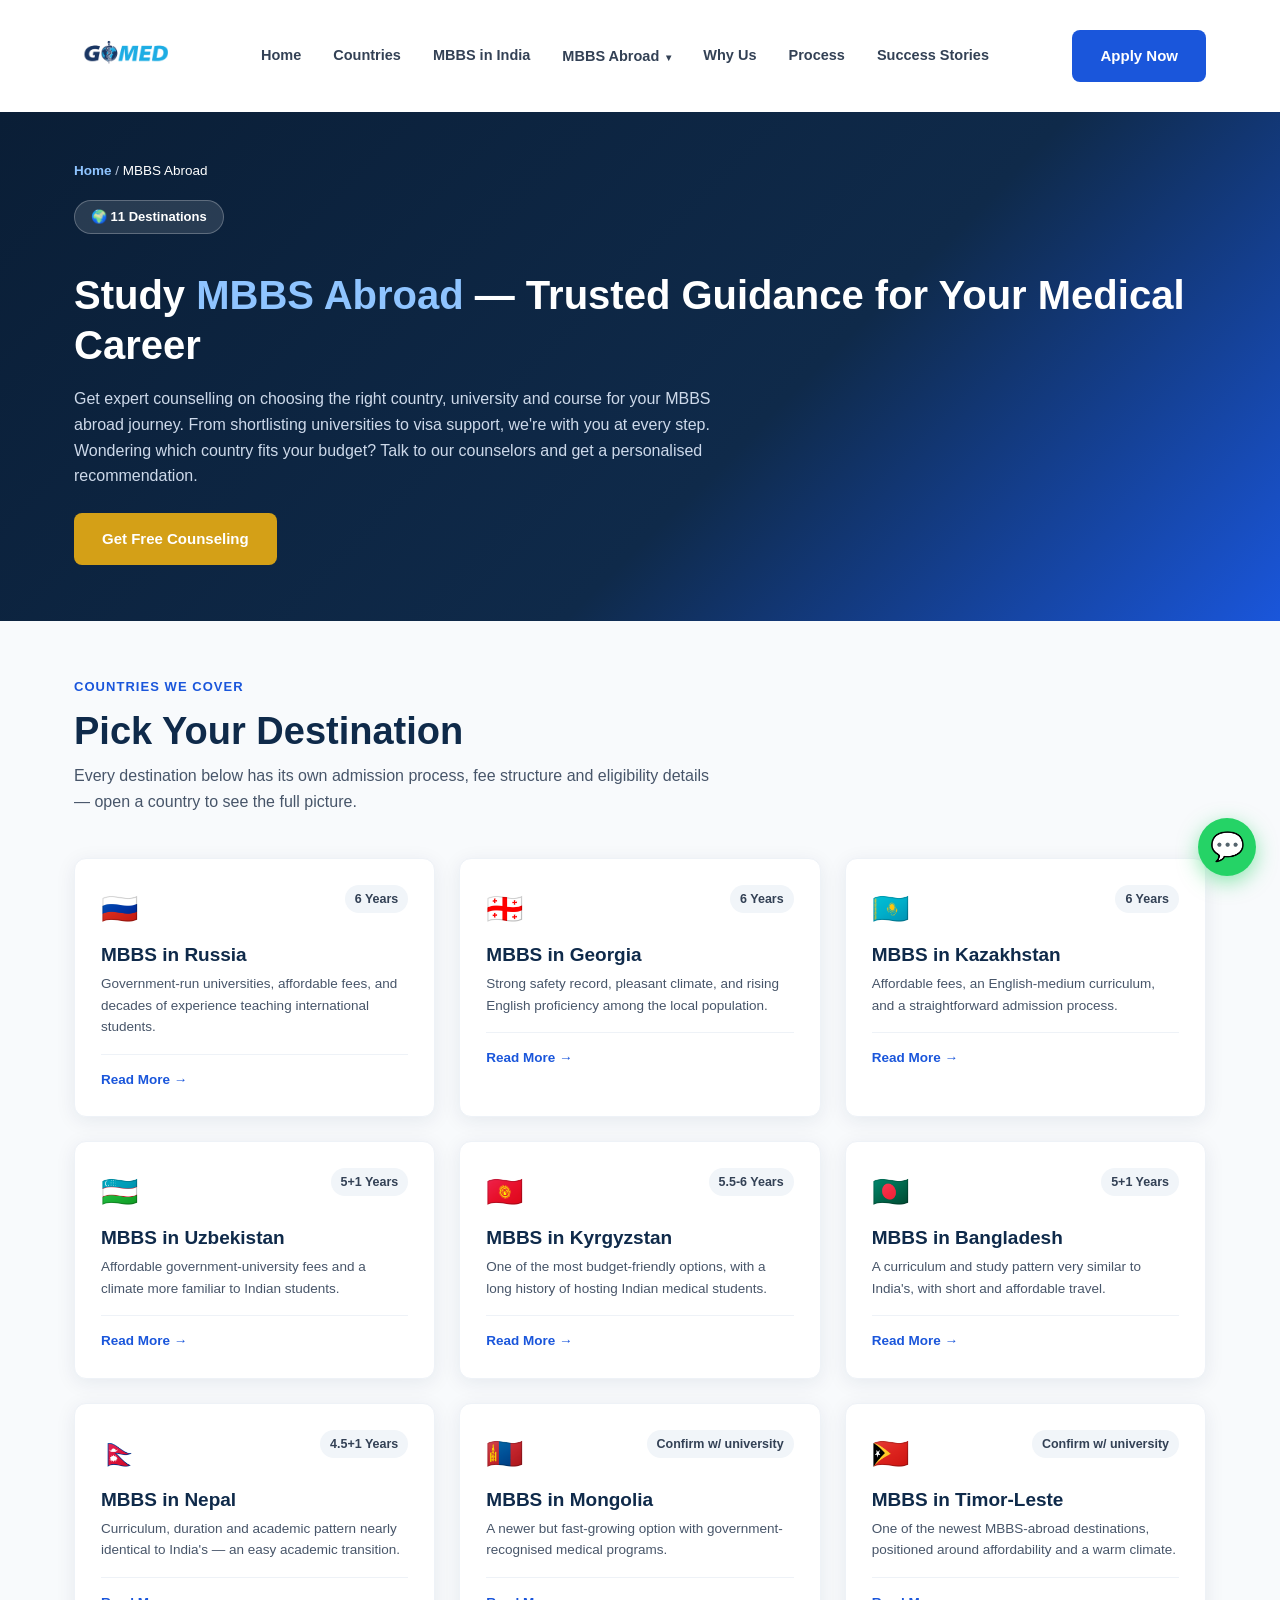
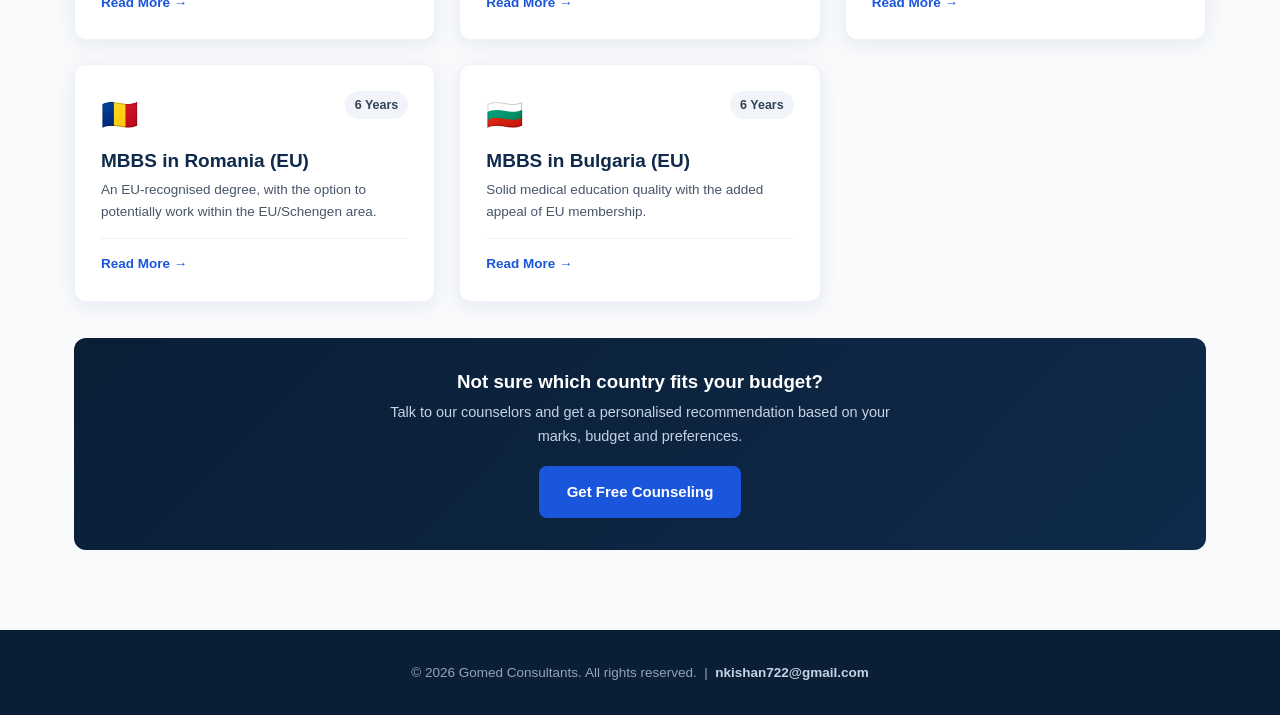
==== mbbs-abroad.html @ 9fb4fd47 "add all country" ====
<!DOCTYPE html>
<html lang="en">
<head>
<meta charset="UTF-8">
<meta name="viewport" content="width=device-width, initial-scale=1.0">
<title>MBBS Abroad | Gomed Consultants</title>
<meta name="description" content="Study MBBS abroad — compare Russia, Georgia, Kazakhstan, Uzbekistan, Kyrgyzstan, Bangladesh, Nepal, Mongolia, Timor-Leste, Romania (EU) and Bulgaria (EU). Duration, eligibility, fees and more.">
<meta name="robots" content="index, follow">
<meta name="theme-color" content="#0f2a4a">
<link rel="canonical" href="https://www.Gomedconsultants.com/mbbs-abroad.html">
<link rel="icon" type="image/svg+xml" href="assets/favicon.svg">
<link rel="apple-touch-icon" href="assets/favicon.svg">
<meta property="og:type" content="website">
<meta property="og:site_name" content="Gomed Consultants">
<meta property="og:title" content="MBBS Abroad | Gomed Consultants">
<meta property="og:description" content="Compare MBBS abroad destinations — duration, eligibility, fees and more.">
<meta property="og:url" content="https://www.Gomedconsultants.com/mbbs-abroad.html">
<meta property="og:image" content="https://www.Gomedconsultants.com/assets/gomed.png">
<meta name="twitter:card" content="summary_large_image">
<meta name="twitter:title" content="MBBS Abroad | Gomed Consultants">
<meta name="twitter:description" content="Compare MBBS abroad destinations — duration, eligibility, fees and more.">
<meta name="twitter:image" content="https://www.Gomedconsultants.com/assets/gomed.png">
<link rel="stylesheet" href="style.css">
</head>
<body>

<header>
  <nav class="nav">
    <a href="index.html#home" class="logo"><img src="assets/gomed.png" alt="Gomed Consultants" class="logo-img"></a>
    <div class="nav-links" id="navLinks">
      <a href="index.html#home">Home</a>
      <a href="index.html#countries">Countries</a>
      <a href="mbbs-in-india.html">MBBS in India</a>
      <div class="nav-item">
        <a href="mbbs-abroad.html">MBBS Abroad <span class="caret">&#9662;</span></a>
        <div class="nav-dropdown">
          <a href="mbbs-in-russia.html">🇷🇺 MBBS in Russia</a>
          <a href="mbbs-in-georgia.html">🇬🇪 MBBS in Georgia</a>
          <a href="mbbs-in-kazakhstan.html">🇰🇿 MBBS in Kazakhstan</a>
          <a href="mbbs-in-uzbekistan.html">🇺🇿 MBBS in Uzbekistan</a>
          <a href="mbbs-in-kyrgyzstan.html">🇰🇬 MBBS in Kyrgyzstan</a>
          <a href="mbbs-in-bangladesh.html">🇧🇩 MBBS in Bangladesh</a>
          <a href="mbbs-in-nepal.html">🇳🇵 MBBS in Nepal</a>
          <a href="mbbs-in-mongolia.html">🇲🇳 MBBS in Mongolia</a>
          <a href="mbbs-in-timor-leste.html">🇹🇱 MBBS in Timor-Leste</a>
          <a href="mbbs-in-romania.html">🇷🇴 MBBS in Romania (EU)</a>
          <a href="mbbs-in-bulgaria.html">🇧🇬 MBBS in Bulgaria (EU)</a>
          <a href="mbbs-abroad.html" class="nav-dropdown-all">View All Countries →</a>
        </div>
      </div>
      <a href="index.html#why-us">Why Us</a>
      <a href="index.html#process">Process</a>
      <a href="index.html#testimonials">Success Stories</a>
    </div>
    <div class="nav-cta">
      <a href="index.html#contact" class="btn btn-primary">Apply Now</a>
      <button class="menu-toggle" id="menuToggle">&#9776;</button>
    </div>
  </nav>
</header>

<section class="info-hero">
  <div class="container">
    <div class="breadcrumb"><a href="index.html#home">Home</a> / <span>MBBS Abroad</span></div>
    <span class="hero-badge">🌍 11 Destinations</span>
    <h1>Study <span>MBBS Abroad</span> — Trusted Guidance for Your Medical Career</h1>
    <p>Get expert counselling on choosing the right country, university and course for your MBBS abroad journey. From shortlisting universities to visa support, we're with you at every step. Wondering which country fits your budget? Talk to our counselors and get a personalised recommendation.</p>
    <a href="index.html#contact" class="btn btn-gold">Get Free Counseling</a>
  </div>
</section>

<section class="info-page">
  <div class="container">
    <span class="eyebrow">Countries We Cover</span>
    <h2 class="section-title" style="margin-bottom:8px;">Pick Your Destination</h2>
    <p class="section-sub">Every destination below has its own admission process, fee structure and eligibility details — open a country to see the full picture.</p>

    <div class="country-grid" style="grid-template-columns:repeat(3,1fr);">

      <div class="country-card">
        <div class="country-top"><span class="flag">🇷🇺</span><span class="duration">6 Years</span></div>
        <h3>MBBS in Russia</h3>
        <p style="font-size:13.5px;color:var(--gray-600);margin-bottom:16px;">Government-run universities, affordable fees, and decades of experience teaching international students.</p>
        <div class="country-foot"><a href="mbbs-in-russia.html" class="apply">Read More →</a></div>
      </div>

      <div class="country-card">
        <div class="country-top"><span class="flag">🇬🇪</span><span class="duration">6 Years</span></div>
        <h3>MBBS in Georgia</h3>
        <p style="font-size:13.5px;color:var(--gray-600);margin-bottom:16px;">Strong safety record, pleasant climate, and rising English proficiency among the local population.</p>
        <div class="country-foot"><a href="mbbs-in-georgia.html" class="apply">Read More →</a></div>
      </div>

      <div class="country-card">
        <div class="country-top"><span class="flag">🇰🇿</span><span class="duration">6 Years</span></div>
        <h3>MBBS in Kazakhstan</h3>
        <p style="font-size:13.5px;color:var(--gray-600);margin-bottom:16px;">Affordable fees, an English-medium curriculum, and a straightforward admission process.</p>
        <div class="country-foot"><a href="mbbs-in-kazakhstan.html" class="apply">Read More →</a></div>
      </div>

      <div class="country-card">
        <div class="country-top"><span class="flag">🇺🇿</span><span class="duration">5+1 Years</span></div>
        <h3>MBBS in Uzbekistan</h3>
        <p style="font-size:13.5px;color:var(--gray-600);margin-bottom:16px;">Affordable government-university fees and a climate more familiar to Indian students.</p>
        <div class="country-foot"><a href="mbbs-in-uzbekistan.html" class="apply">Read More →</a></div>
      </div>

      <div class="country-card">
        <div class="country-top"><span class="flag">🇰🇬</span><span class="duration">5.5-6 Years</span></div>
        <h3>MBBS in Kyrgyzstan</h3>
        <p style="font-size:13.5px;color:var(--gray-600);margin-bottom:16px;">One of the most budget-friendly options, with a long history of hosting Indian medical students.</p>
        <div class="country-foot"><a href="mbbs-in-kyrgyzstan.html" class="apply">Read More →</a></div>
      </div>

      <div class="country-card">
        <div class="country-top"><span class="flag">🇧🇩</span><span class="duration">5+1 Years</span></div>
        <h3>MBBS in Bangladesh</h3>
        <p style="font-size:13.5px;color:var(--gray-600);margin-bottom:16px;">A curriculum and study pattern very similar to India's, with short and affordable travel.</p>
        <div class="country-foot"><a href="mbbs-in-bangladesh.html" class="apply">Read More →</a></div>
      </div>

      <div class="country-card">
        <div class="country-top"><span class="flag">🇳🇵</span><span class="duration">4.5+1 Years</span></div>
        <h3>MBBS in Nepal</h3>
        <p style="font-size:13.5px;color:var(--gray-600);margin-bottom:16px;">Curriculum, duration and academic pattern nearly identical to India's — an easy academic transition.</p>
        <div class="country-foot"><a href="mbbs-in-nepal.html" class="apply">Read More →</a></div>
      </div>

      <div class="country-card">
        <div class="country-top"><span class="flag">🇲🇳</span><span class="duration">Confirm w/ university</span></div>
        <h3>MBBS in Mongolia</h3>
        <p style="font-size:13.5px;color:var(--gray-600);margin-bottom:16px;">A newer but fast-growing option with government-recognised medical programs.</p>
        <div class="country-foot"><a href="mbbs-in-mongolia.html" class="apply">Read More →</a></div>
      </div>

      <div class="country-card">
        <div class="country-top"><span class="flag">🇹🇱</span><span class="duration">Confirm w/ university</span></div>
        <h3>MBBS in Timor-Leste</h3>
        <p style="font-size:13.5px;color:var(--gray-600);margin-bottom:16px;">One of the newest MBBS-abroad destinations, positioned around affordability and a warm climate.</p>
        <div class="country-foot"><a href="mbbs-in-timor-leste.html" class="apply">Read More →</a></div>
      </div>

      <div class="country-card">
        <div class="country-top"><span class="flag">🇷🇴</span><span class="duration">6 Years</span></div>
        <h3>MBBS in Romania (EU)</h3>
        <p style="font-size:13.5px;color:var(--gray-600);margin-bottom:16px;">An EU-recognised degree, with the option to potentially work within the EU/Schengen area.</p>
        <div class="country-foot"><a href="mbbs-in-romania.html" class="apply">Read More →</a></div>
      </div>

      <div class="country-card">
        <div class="country-top"><span class="flag">🇧🇬</span><span class="duration">6 Years</span></div>
        <h3>MBBS in Bulgaria (EU)</h3>
        <p style="font-size:13.5px;color:var(--gray-600);margin-bottom:16px;">Solid medical education quality with the added appeal of EU membership.</p>
        <div class="country-foot"><a href="mbbs-in-bulgaria.html" class="apply">Read More →</a></div>
      </div>

    </div>

    <div class="info-cta" style="margin-top:36px;">
      <h3>Not sure which country fits your budget?</h3>
      <p>Talk to our counselors and get a personalised recommendation based on your marks, budget and preferences.</p>
      <a href="index.html#contact" class="btn btn-primary">Get Free Counseling</a>
    </div>
  </div>
</section>

<footer>
  <div class="container">
    &copy; 2026 Gomed Consultants. All rights reserved. &nbsp;|&nbsp; <a href="mailto:nkishan722@gmail.com">nkishan722@gmail.com</a>
  </div>
</footer>

<a class="wa-float" href="https://wa.me/919892012079" target="_blank" rel="noopener" aria-label="Chat on WhatsApp">💬</a>

<script src="script.js"></script>

</body>
</html>
---- style.css ----
:root{
  --navy:#0f2a4a;
  --navy-dark:#0a1e36;
  --blue:#1a56db;
  --blue-light:#3b82f6;
  --gold:#d4a017;
  --gray-50:#f8fafc;
  --gray-100:#f1f5f9;
  --gray-600:#475569;
  --gray-700:#334155;
  --white:#ffffff;
  --green:#16a34a;
  --radius:12px;
  --shadow:0 4px 20px rgba(15,42,74,0.08);
  --shadow-lg:0 10px 40px rgba(15,42,74,0.15);
}
*{box-sizing:border-box;margin:0;padding:0;}
html{scroll-behavior:smooth;}
body{font-family:'Segoe UI',Roboto,Helvetica,Arial,sans-serif;color:var(--gray-700);line-height:1.6;background:var(--white);}
img{max-width:100%;display:block;}
a{text-decoration:none;color:inherit;}
ul{list-style:none;}
.container{max-width:1180px;margin:0 auto;padding:0 24px;}
section{padding:80px 0;}
h1,h2,h3,h4{color:var(--navy);line-height:1.25;}
.eyebrow{color:var(--blue);font-weight:700;letter-spacing:.08em;text-transform:uppercase;font-size:13px;margin-bottom:10px;display:block;}
.section-title{font-size:clamp(26px,4vw,38px);margin-bottom:12px;}
.section-sub{color:var(--gray-600);font-size:16px;max-width:640px;margin-bottom:44px;}
.center{text-align:center;margin-left:auto;margin-right:auto;}
.btn{display:inline-flex;align-items:center;justify-content:center;gap:8px;padding:14px 28px;border-radius:8px;font-weight:600;font-size:15px;cursor:pointer;border:none;transition:.2s ease;}
.btn-primary{background:var(--blue);color:#fff;}
.btn-primary:hover{background:var(--navy);transform:translateY(-1px);}
.btn-primary:disabled{opacity:.65;cursor:not-allowed;transform:none;}
.btn-gold{background:var(--gold);color:#fff;}
.btn-gold:hover{background:#b8860f;transform:translateY(-1px);}
.btn-outline{background:transparent;border:2px solid var(--blue);color:var(--blue);}
.btn-outline:hover{background:var(--blue);color:#fff;}
.btn-block{width:100%;}

/* NAV */
header{position:sticky;top:0;z-index:1000;background:rgba(255,255,255,.97);backdrop-filter:blur(8px);box-shadow:0 1px 0 rgba(15,42,74,.08);}
.nav{display:flex;align-items:center;justify-content:space-between;padding:16px 24px;max-width:1180px;margin:0 auto;}
.logo{display:flex;align-items:center;gap:10px;font-weight:800;font-size:20px;color:var(--navy);}
.logo-img{height:80px;width:auto;display:block;}
.nav-links{display:flex;gap:32px;align-items:center;}
.nav-links a{font-weight:600;font-size:14.5px;color:var(--gray-700);}
.nav-links a:hover{color:var(--blue);}
.nav-cta{display:flex;align-items:center;gap:16px;}
.menu-toggle{display:none;background:none;border:none;font-size:26px;color:var(--navy);cursor:pointer;}

.nav-item{position:relative;}
.nav-item .caret{font-size:10px;margin-left:3px;}
.nav-dropdown{display:none;flex-direction:column;position:absolute;top:calc(100% + 14px);left:0;background:#fff;border:1px solid #eef2f7;border-radius:10px;box-shadow:var(--shadow-lg);min-width:230px;padding:8px;z-index:1001;}
.nav-item:hover .nav-dropdown{display:flex;}
.nav-dropdown a{padding:9px 12px;border-radius:6px;font-size:13.5px;font-weight:600;color:var(--gray-700);}
.nav-dropdown a:hover{background:var(--gray-50);color:var(--blue);}
.nav-dropdown .nav-dropdown-all{border-top:1px solid #eef2f7;margin-top:6px;padding-top:12px;color:var(--blue);}

/* HERO */
.hero{background:linear-gradient(135deg,var(--navy-dark),var(--navy) 60%,var(--blue));position:relative;overflow:hidden;color:#fff;padding:70px 0 60px;}
.hero::after{content:"";position:absolute;inset:0;background:radial-gradient(circle at 80% 20%, rgba(59,130,246,.25), transparent 55%);}
.hero-grid{display:grid;grid-template-columns:1.15fr .85fr;gap:48px;align-items:center;position:relative;z-index:1;}
.hero-badge{display:inline-block;background:rgba(255,255,255,.12);border:1px solid rgba(255,255,255,.25);padding:6px 16px;border-radius:999px;font-size:13px;font-weight:600;margin-bottom:20px;}
.hero h1{font-size:clamp(30px,4.4vw,46px);color:#fff;margin-bottom:18px;}
.hero h1 span{color:#8fc4ff;}
.hero p{font-size:17px;color:#cdd9ea;max-width:520px;margin-bottom:28px;}
.hero-cta{display:flex;gap:16px;flex-wrap:wrap;}
.hero-form{background:#fff;color:var(--gray-700);border-radius:var(--radius);padding:28px;box-shadow:var(--shadow-lg);}
.hero-form h3{margin-bottom:4px;font-size:20px;}
.hero-form .sub{color:var(--gray-600);font-size:13.5px;margin-bottom:18px;}
.field{margin-bottom:14px;}
.field label{display:block;font-size:13px;font-weight:600;margin-bottom:6px;color:var(--gray-700);}
.field input,.field select,.field textarea{width:100%;padding:12px 14px;border:1.5px solid #e2e8f0;border-radius:8px;font-size:14.5px;font-family:inherit;color:var(--gray-700);}
.field input:focus,.field select:focus,.field textarea:focus{outline:none;border-color:var(--blue);}
.form-success{display:none;background:#ecfdf5;color:#166534;border:1px solid #bbf7d0;padding:12px 14px;border-radius:8px;font-size:14px;margin-top:12px;}
.form-success.show{display:block;}
.form-error{display:none;background:#fef2f2;color:#991b1b;border:1px solid #fecaca;padding:12px 14px;border-radius:8px;font-size:14px;margin-top:12px;}
.form-error.show{display:block;}

/* TRUST STRIP */
.trust{background:var(--navy-dark);color:#fff;padding:36px 0;}
.trust-grid{display:grid;grid-template-columns:repeat(4,1fr);text-align:center;gap:20px;}
.trust-grid .num{font-size:clamp(24px,3vw,34px);font-weight:800;color:#8fc4ff;}
.trust-grid .label{font-size:13.5px;color:#b9c6da;margin-top:4px;}

/* COUNTRY CARDS */
.countries{background:var(--gray-50);}
.country-grid{display:grid;grid-template-columns:repeat(3,1fr);gap:24px;}
.country-card{background:#fff;border-radius:var(--radius);padding:26px;box-shadow:var(--shadow);border:1px solid #eef2f7;transition:.2s ease;}
.country-card:hover{transform:translateY(-4px);box-shadow:var(--shadow-lg);}
.country-top{display:flex;justify-content:space-between;align-items:flex-start;margin-bottom:10px;}
.flag{font-size:30px;}
.duration{background:var(--gray-100);color:var(--gray-700);font-size:12.5px;font-weight:700;padding:4px 10px;border-radius:999px;}
.country-card h3{font-size:19px;margin-bottom:6px;}
.fee{color:var(--blue);font-weight:700;font-size:15px;margin-bottom:14px;}
.tags{display:flex;flex-wrap:wrap;gap:6px;margin-bottom:16px;}
.tag{background:#eef4ff;color:var(--blue);font-size:12px;font-weight:600;padding:4px 10px;border-radius:6px;}
.country-foot{display:flex;justify-content:space-between;align-items:center;border-top:1px solid #eef2f7;padding-top:14px;font-size:13.5px;}
.country-foot .unis{color:var(--gray-600);font-weight:600;}
.country-foot .apply{color:var(--blue);font-weight:700;}

/* WHY US */
.why-grid{display:grid;grid-template-columns:repeat(2,1fr);gap:20px;margin-bottom:48px;}
.why-card{display:flex;gap:16px;background:#fff;border:1px solid #eef2f7;border-radius:var(--radius);padding:24px;box-shadow:var(--shadow);}
.why-icon{width:48px;height:48px;flex:none;border-radius:10px;background:linear-gradient(135deg,var(--blue),var(--navy));color:#fff;display:flex;align-items:center;justify-content:center;font-size:22px;}
.why-card h4{font-size:16.5px;margin-bottom:6px;}
.why-card p{font-size:14px;color:var(--gray-600);}
.stat-strip{display:grid;grid-template-columns:repeat(4,1fr);gap:20px;background:var(--navy);border-radius:var(--radius);padding:32px;color:#fff;}
.stat-strip .stat{text-align:center;}
.stat-strip .stat .n{font-size:clamp(20px,2.6vw,28px);font-weight:800;color:var(--gold);}
.stat-strip .stat .l{font-size:13px;color:#c7d2e3;margin-top:4px;}

/* TEAM */
.team{background:linear-gradient(135deg,var(--navy-dark),var(--navy));color:#fff;}
.team-grid{display:grid;grid-template-columns:repeat(3,1fr);gap:24px;max-width:1080px;margin:0 auto;}
.team-card{background:rgba(255,255,255,.08);border:1px solid rgba(255,255,255,.15);border-radius:var(--radius);padding:28px;text-align:center;}
.team-avatar{width:88px;height:88px;border-radius:50%;background:linear-gradient(135deg,var(--blue),var(--gold));color:#fff;display:flex;align-items:center;justify-content:center;font-weight:800;font-size:28px;margin:0 auto 16px;overflow:hidden;}
.team-avatar img{width:100%;height:100%;object-fit:cover;}
.team-card h3{color:#fff;font-size:19px;margin-bottom:4px;}
.team-role{color:var(--gold);font-weight:700;font-size:13px;text-transform:uppercase;letter-spacing:.05em;margin-bottom:12px;}
.team-card p{color:#c7d2e3;font-size:14px;text-align:left;}

/* PROCESS */
.process{background:var(--gray-50);}
.steps{display:grid;grid-template-columns:repeat(5,1fr);gap:20px;position:relative;}
.step{background:#fff;border-radius:var(--radius);padding:24px 18px;text-align:center;box-shadow:var(--shadow);border:1px solid #eef2f7;position:relative;}
.step-num{width:38px;height:38px;border-radius:50%;background:var(--blue);color:#fff;font-weight:800;display:flex;align-items:center;justify-content:center;margin:0 auto 14px;font-size:16px;}
.step h4{font-size:15px;margin-bottom:6px;}
.step p{font-size:13px;color:var(--gray-600);}

/* TESTIMONIALS */
.testi-grid{display:grid;grid-template-columns:repeat(3,1fr);gap:24px;}
.testi-card{background:#fff;border:1px solid #eef2f7;border-radius:var(--radius);padding:26px;box-shadow:var(--shadow);}
.stars{color:var(--gold);font-size:15px;margin-bottom:12px;letter-spacing:2px;}
.testi-card p{font-size:14.5px;color:var(--gray-700);margin-bottom:18px;font-style:italic;}
.testi-person{display:flex;align-items:center;gap:12px;}
.avatar{width:42px;height:42px;border-radius:50%;background:linear-gradient(135deg,var(--blue),var(--navy));color:#fff;display:flex;align-items:center;justify-content:center;font-weight:700;font-size:14px;}
.testi-person .name{font-weight:700;font-size:14px;color:var(--navy);}
.testi-person .meta{font-size:12.5px;color:var(--gray-600);}

/* ACHIEVERS */
.achiever-grid{display:grid;grid-template-columns:repeat(4,1fr);gap:20px;margin-bottom:44px;}
.achiever-card{background:#fff;border:1px solid #eef2f7;border-radius:var(--radius);overflow:hidden;box-shadow:var(--shadow);text-align:center;transition:.2s ease;}
.achiever-card:hover{transform:translateY(-4px);box-shadow:var(--shadow-lg);}
.achiever-photo{width:100%;aspect-ratio:3/4;object-fit:cover;object-position:top center;display:block;background:var(--gray-100);}
.achiever-photo.placeholder{display:flex;align-items:center;justify-content:center;background:linear-gradient(135deg,var(--blue),var(--navy));color:#fff;font-weight:800;font-size:30px;}
.achiever-body{padding:16px 14px 20px;}
.achiever-body h4{font-size:15px;margin-bottom:8px;}
.achiever-score{display:inline-block;background:rgba(212,160,23,.12);color:#92650e;font-weight:800;font-size:12.5px;padding:4px 12px;border-radius:999px;margin-bottom:10px;}
.achiever-body p{font-size:13px;color:var(--gray-600);}
.achiever-cta{background:var(--gray-50);border:1px solid #eef2f7;border-radius:var(--radius);padding:32px;text-align:center;}
.achiever-cta h3{margin-bottom:8px;}
.achiever-cta p{color:var(--gray-600);font-size:14.5px;margin-bottom:18px;max-width:560px;margin-left:auto;margin-right:auto;}

/* MEDIA */
.media{background:var(--gray-50);}
.media-row{display:flex;justify-content:center;gap:48px;flex-wrap:wrap;align-items:center;}
.media-item{font-weight:700;color:var(--gray-600);font-size:17px;letter-spacing:.3px;opacity:.75;}

/* CONTACT */
.contact{background:linear-gradient(135deg,var(--navy-dark),var(--navy));color:#fff;}
.contact-grid{display:grid;grid-template-columns:1fr 1fr;gap:48px;align-items:start;}
.contact h2{color:#fff;}
.contact .section-sub{color:#c7d2e3;}
.contact-info{margin-top:24px;display:flex;flex-direction:column;gap:20px;}
.contact-info .item{display:flex;gap:14px;align-items:flex-start;}
.contact-info .ic{width:42px;height:42px;flex:none;border-radius:10px;background:rgba(255,255,255,.12);display:flex;align-items:center;justify-content:center;font-size:18px;}
.contact-info .t{font-weight:700;font-size:14.5px;}
.contact-info .d{font-size:14px;color:#c7d2e3;}
.contact-form{background:#fff;border-radius:var(--radius);padding:28px;color:var(--gray-700);box-shadow:var(--shadow-lg);}
.contact-form .row2{display:grid;grid-template-columns:1fr 1fr;gap:14px;}

/* FOOTER */
footer{background:var(--navy-dark);color:#94a3b8;padding:32px 0;text-align:center;font-size:13.5px;}
footer a{color:#c7d2e3;font-weight:600;}

/* WHATSAPP FLOAT */
.wa-float{position:fixed;bottom:24px;right:24px;width:58px;height:58px;border-radius:50%;background:#25D366;display:flex;align-items:center;justify-content:center;box-shadow:0 6px 20px rgba(37,211,102,.5);z-index:999;font-size:28px;color:#fff;transition:.2s ease;}
.wa-float:hover{transform:scale(1.08);}

@media(max-width:980px){
  .hero-grid{grid-template-columns:1fr;}
  .why-grid,.country-grid,.testi-grid,.team-grid{grid-template-columns:1fr 1fr;}
  .achiever-grid{grid-template-columns:repeat(3,1fr);}
  .steps{grid-template-columns:repeat(3,1fr);}
  .stat-strip{grid-template-columns:1fr 1fr;}
  .contact-grid{grid-template-columns:1fr;}
  .trust-grid{grid-template-columns:1fr 1fr;}
}
@media(max-width:700px){
  .nav-links{display:none;}
  .menu-toggle{display:block;}
  .why-grid,.country-grid,.testi-grid,.steps,.team-grid{grid-template-columns:1fr;}
  .achiever-grid{grid-template-columns:1fr 1fr;}
  section{padding:56px 0;}
  .contact-form .row2{grid-template-columns:1fr;}
  .media-row{gap:24px;}
  .nav-dropdown{display:flex;position:static;box-shadow:none;border:none;background:transparent;padding:4px 0 4px 14px;min-width:0;}
}

/* INFO PAGE (e.g. MBBS in India) */
.info-hero{background:linear-gradient(135deg,var(--navy-dark),var(--navy) 60%,var(--blue));color:#fff;padding:48px 0 56px;}
.breadcrumb{font-size:13.5px;color:#b9c6da;margin-bottom:18px;}
.breadcrumb a{color:#8fc4ff;font-weight:600;}
.breadcrumb span{color:#fff;}
.info-hero h1{color:#fff;font-size:clamp(28px,4vw,40px);margin:16px 0;}
.info-hero h1 span{color:#8fc4ff;}
.info-hero p{color:#cdd9ea;max-width:640px;margin-bottom:24px;font-size:16px;}

.info-page{background:var(--gray-50);padding-top:56px;}
.info-block{background:#fff;border:1px solid #eef2f7;border-radius:var(--radius);box-shadow:var(--shadow);padding:28px 32px;margin-bottom:28px;}
.info-heading{font-size:21px;margin-bottom:14px;}
.info-sub{color:var(--gray-600);font-size:14.5px;margin-bottom:16px;}
.info-list{padding-left:0;}
.info-list li{position:relative;padding-left:22px;margin-bottom:10px;font-size:14.5px;color:var(--gray-700);}
.info-list li::before{content:"•";position:absolute;left:4px;color:var(--blue);font-weight:800;}
.info-list.two-col{display:grid;grid-template-columns:1fr 1fr;gap:2px 24px;}
.info-note{background:#fffbeb;border:1px solid #fde68a;color:#92400e;font-size:13.5px;padding:12px 14px;border-radius:8px;margin-top:12px;}
.table-wrap{overflow-x:auto;}
.info-table{width:100%;border-collapse:collapse;font-size:14px;min-width:480px;}
.info-table th,.info-table td{text-align:left;padding:10px 14px;border-bottom:1px solid #eef2f7;}
.info-table th{background:var(--gray-100);color:var(--navy);font-weight:700;}
.info-cta{background:linear-gradient(135deg,var(--navy-dark),var(--navy));color:#fff;border-radius:var(--radius);padding:32px;text-align:center;}
.info-cta h3{color:#fff;margin-bottom:8px;}
.info-cta p{color:#c7d2e3;font-size:14.5px;margin-bottom:18px;max-width:520px;margin-left:auto;margin-right:auto;}
.info-table.kv{min-width:0;}
.info-table.kv td:first-child{font-weight:700;color:var(--navy);width:200px;}
.faq-item{border-bottom:1px solid #eef2f7;padding:14px 0;}
.faq-item:last-child{border-bottom:none;}
.faq-q{font-weight:700;color:var(--navy);font-size:14.5px;margin-bottom:6px;}
.faq-a{font-size:14px;color:var(--gray-600);}

@media(max-width:700px){
  .info-block{padding:22px 20px;}
  .info-list.two-col{grid-template-columns:1fr;}
}
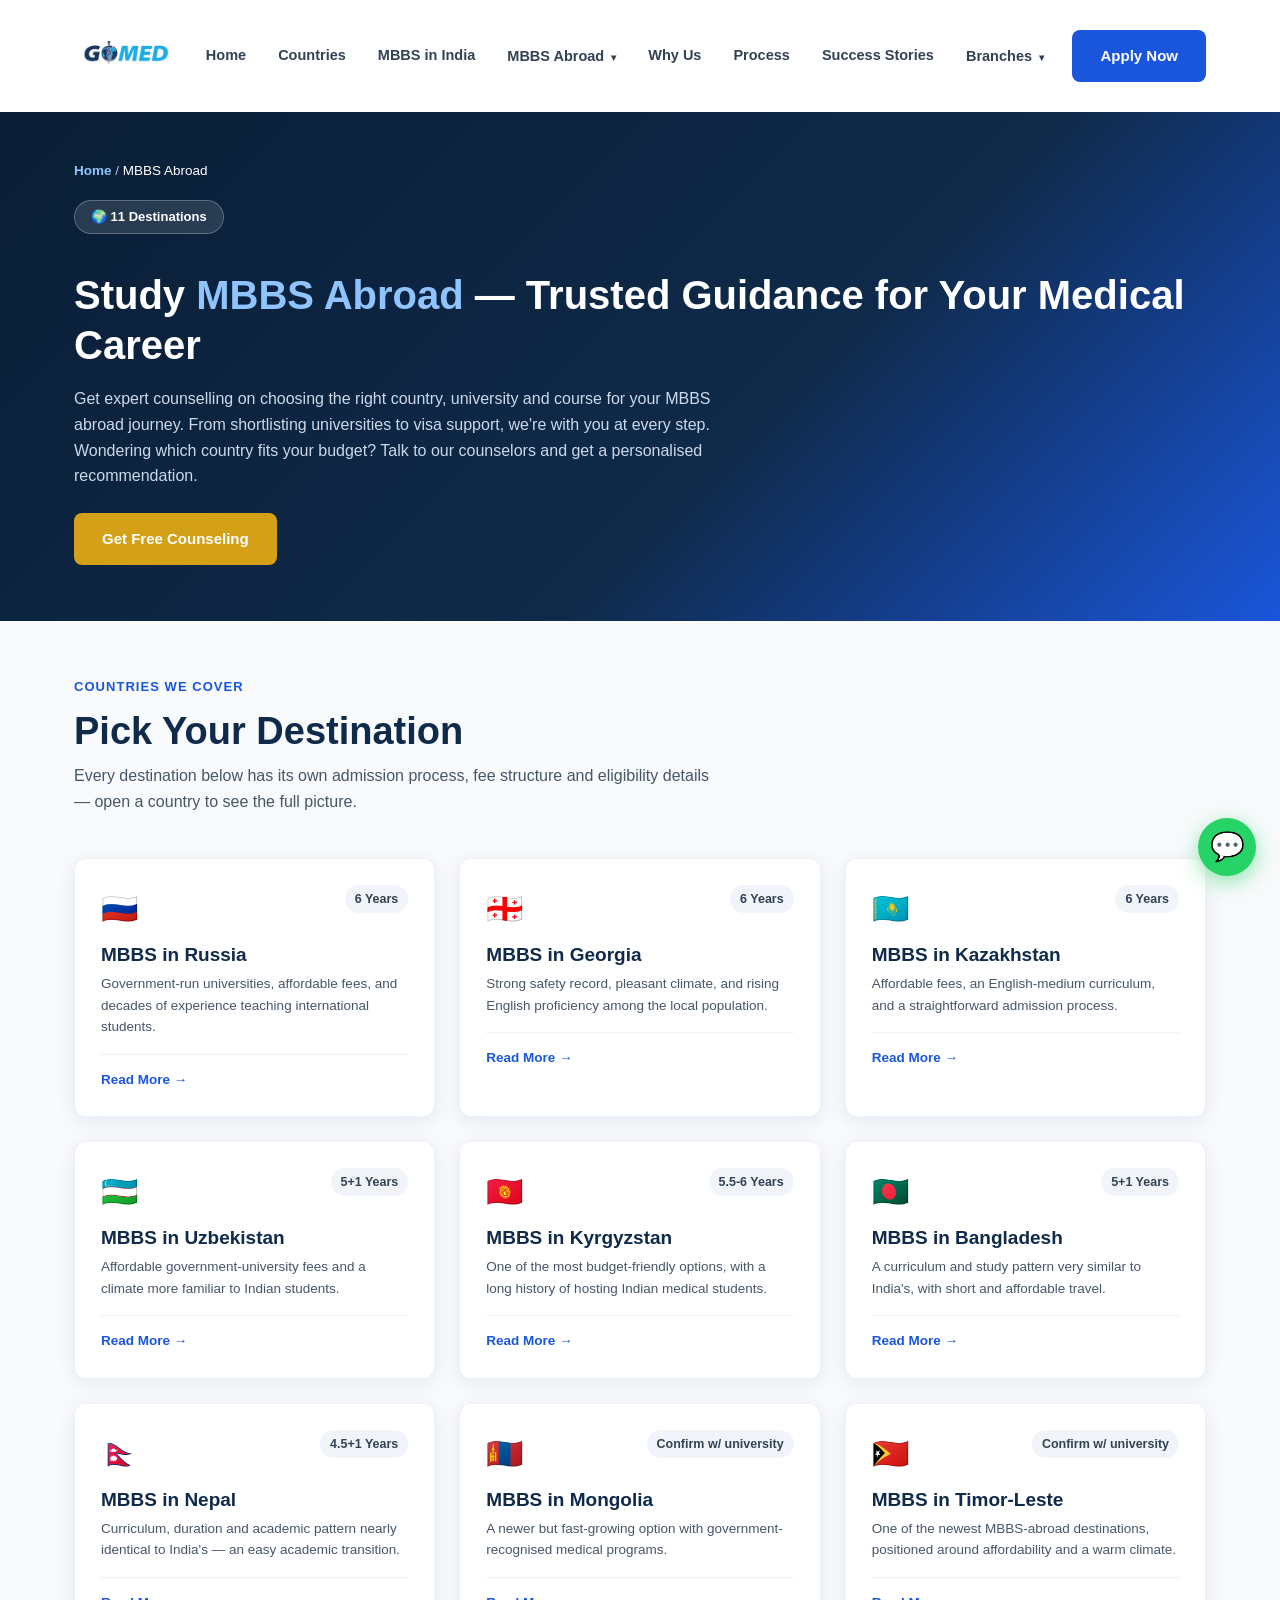
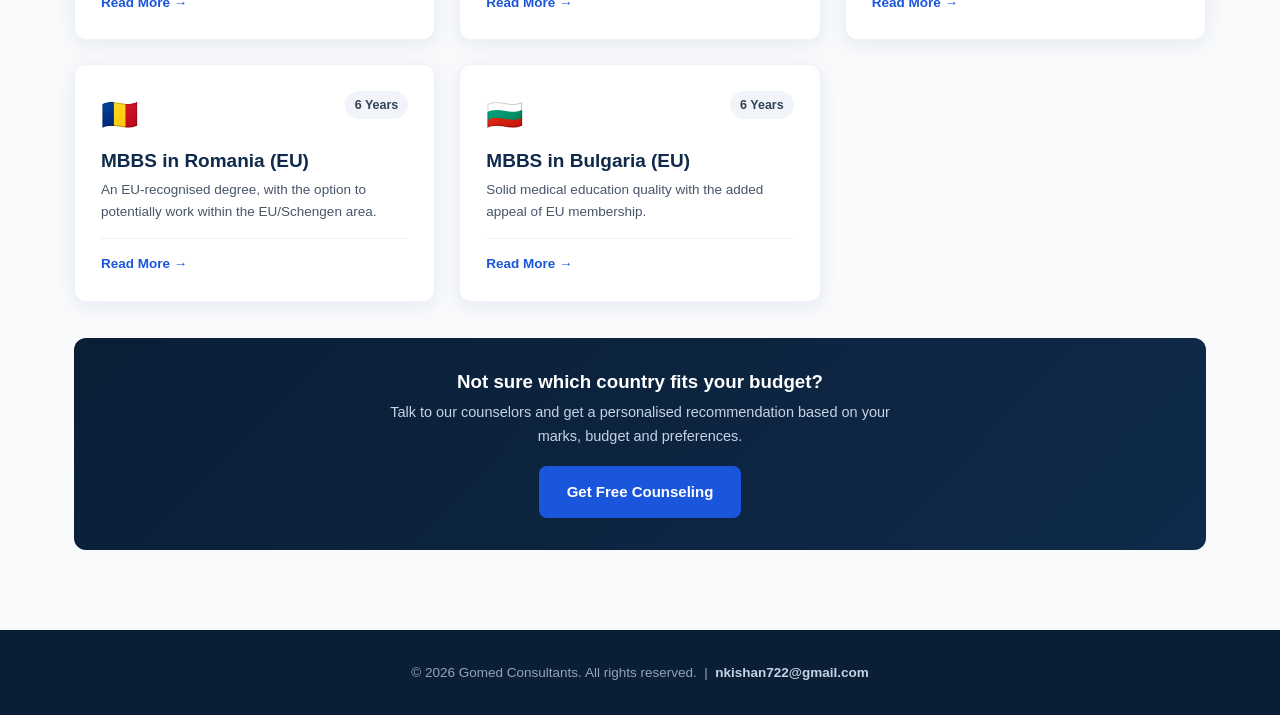
==== commit 50c8fd7f: "add branch section" ====
--- a/mbbs-abroad.html
+++ b/mbbs-abroad.html
@@ -7,19 +7,19 @@
 <meta name="description" content="Study MBBS abroad — compare Russia, Georgia, Kazakhstan, Uzbekistan, Kyrgyzstan, Bangladesh, Nepal, Mongolia, Timor-Leste, Romania (EU) and Bulgaria (EU). Duration, eligibility, fees and more.">
 <meta name="robots" content="index, follow">
 <meta name="theme-color" content="#0f2a4a">
-<link rel="canonical" href="https://www.Gomedconsultants.com/mbbs-abroad.html">
+<link rel="canonical" href="https://www.gomedconsultancy.in/mbbs-abroad.html">
 <link rel="icon" type="image/svg+xml" href="assets/favicon.svg">
 <link rel="apple-touch-icon" href="assets/favicon.svg">
 <meta property="og:type" content="website">
 <meta property="og:site_name" content="Gomed Consultants">
 <meta property="og:title" content="MBBS Abroad | Gomed Consultants">
 <meta property="og:description" content="Compare MBBS abroad destinations — duration, eligibility, fees and more.">
-<meta property="og:url" content="https://www.Gomedconsultants.com/mbbs-abroad.html">
-<meta property="og:image" content="https://www.Gomedconsultants.com/assets/gomed.png">
+<meta property="og:url" content="https://www.gomedconsultancy.in/mbbs-abroad.html">
+<meta property="og:image" content="https://www.gomedconsultancy.in/assets/gomed.png">
 <meta name="twitter:card" content="summary_large_image">
 <meta name="twitter:title" content="MBBS Abroad | Gomed Consultants">
 <meta name="twitter:description" content="Compare MBBS abroad destinations — duration, eligibility, fees and more.">
-<meta name="twitter:image" content="https://www.Gomedconsultants.com/assets/gomed.png">
+<meta name="twitter:image" content="https://www.gomedconsultancy.in/assets/gomed.png">
 <link rel="stylesheet" href="style.css">
 </head>
 <body>
@@ -51,6 +51,18 @@
       <a href="index.html#why-us">Why Us</a>
       <a href="index.html#process">Process</a>
       <a href="index.html#testimonials">Success Stories</a>
+      <div class="nav-item">
+        <a href="branches.html">Branches <span class="caret">&#9662;</span></a>
+        <div class="nav-dropdown">
+          <a href="branches.html#mumbai">📍 Mumbai (HQ)</a>
+          <a href="branches.html#kalyan">📍 Kalyan</a>
+          <a href="branches.html#thane">📍 Thane</a>
+          <a href="branches.html#lucknow">📍 Lucknow</a>
+          <a href="branches.html#jaipur">📍 Jaipur</a>
+          <a href="branches.html#raipur">📍 Raipur</a>
+          <a href="branches.html" class="nav-dropdown-all">View All Branches →</a>
+        </div>
+      </div>
     </div>
     <div class="nav-cta">
       <a href="index.html#contact" class="btn btn-primary">Apply Now</a>
--- a/style.css
+++ b/style.css
@@ -16,7 +16,8 @@
 }
 *{box-sizing:border-box;margin:0;padding:0;}
 html{scroll-behavior:smooth;}
-body{font-family:'Segoe UI',Roboto,Helvetica,Arial,sans-serif;color:var(--gray-700);line-height:1.6;background:var(--white);}
+body{font-family:'Segoe UI',Roboto,Helvetica,Arial,sans-serif;color:var(--gray-700);line-height:1.6;background:var(--white);-webkit-user-select:none;-moz-user-select:none;user-select:none;}
+input,textarea,select{-webkit-user-select:text;-moz-user-select:text;user-select:text;}
 img{max-width:100%;display:block;}
 a{text-decoration:none;color:inherit;}
 ul{list-style:none;}
@@ -36,6 +37,11 @@
 .btn-outline{background:transparent;border:2px solid var(--blue);color:var(--blue);}
 .btn-outline:hover{background:var(--blue);color:#fff;}
 .btn-block{width:100%;}
+
+/* TOPBAR */
+.topbar{background:linear-gradient(135deg,var(--navy-dark),var(--navy) 55%,var(--blue));display:flex;justify-content:center;align-items:center;gap:14px;flex-wrap:wrap;padding:9px 24px;}
+.topbar a{display:inline-flex;align-items:center;gap:7px;background:rgba(255,255,255,.12);border:1px solid rgba(255,255,255,.22);color:#fff;padding:6px 16px;border-radius:999px;font-size:13px;font-weight:600;transition:.2s ease;}
+.topbar a:hover{background:rgba(255,255,255,.24);border-color:rgba(255,255,255,.4);}
 
 /* NAV */
 header{position:sticky;top:0;z-index:1000;background:rgba(255,255,255,.97);backdrop-filter:blur(8px);box-shadow:0 1px 0 rgba(15,42,74,.08);}
@@ -110,9 +116,31 @@
 .stat-strip .stat .n{font-size:clamp(20px,2.6vw,28px);font-weight:800;color:var(--gold);}
 .stat-strip .stat .l{font-size:13px;color:#c7d2e3;margin-top:4px;}
 
+/* SERVICES (tabbed) */
+.services{background:var(--gray-50);}
+.service-shell{display:grid;grid-template-columns:290px 1fr;background:#fff;border:1px solid #eef2f7;border-radius:var(--radius);box-shadow:var(--shadow);overflow:hidden;}
+.service-tabs{display:flex;flex-direction:column;border-right:1px solid #eef2f7;background:#fff;}
+.service-tab{display:flex;align-items:center;gap:12px;padding:16px 18px;background:#fff;border:none;border-bottom:1px solid #eef2f7;cursor:pointer;text-align:left;font-family:inherit;font-weight:700;font-size:13.5px;color:var(--gray-700);transition:.15s ease;}
+.service-tab:last-child{border-bottom:none;}
+.service-tab .ic{width:36px;height:36px;flex:none;border-radius:8px;background:var(--gray-100);display:flex;align-items:center;justify-content:center;font-size:17px;}
+.service-tab:hover{background:var(--gray-50);}
+.service-tab.active{background:var(--gray-50);color:var(--blue);}
+.service-tab.active .ic{background:#fff;border:1px solid #dbe4f0;}
+.service-panel{padding:34px 38px;display:none;}
+.service-panel.active{display:block;}
+.service-panel h3{font-size:19px;margin-bottom:14px;}
+.service-panel p{font-size:14.5px;color:var(--gray-600);line-height:1.75;}
+
+@media(max-width:700px){
+  .service-shell{grid-template-columns:1fr;}
+  .service-tabs{border-right:none;}
+  .service-tab{font-size:13px;padding:14px 16px;}
+  .service-panel{padding:24px 20px;}
+}
+
 /* TEAM */
 .team{background:linear-gradient(135deg,var(--navy-dark),var(--navy));color:#fff;}
-.team-grid{display:grid;grid-template-columns:repeat(3,1fr);gap:24px;max-width:1080px;margin:0 auto;}
+.team-grid{display:grid;grid-template-columns:repeat(4,1fr);gap:20px;max-width:1200px;margin:0 auto;}
 .team-card{background:rgba(255,255,255,.08);border:1px solid rgba(255,255,255,.15);border-radius:var(--radius);padding:28px;text-align:center;}
 .team-avatar{width:88px;height:88px;border-radius:50%;background:linear-gradient(135deg,var(--blue),var(--gold));color:#fff;display:flex;align-items:center;justify-content:center;font-weight:800;font-size:28px;margin:0 auto 16px;overflow:hidden;}
 .team-avatar img{width:100%;height:100%;object-fit:cover;}
@@ -152,6 +180,34 @@
 .achiever-cta h3{margin-bottom:8px;}
 .achiever-cta p{color:var(--gray-600);font-size:14.5px;margin-bottom:18px;max-width:560px;margin-left:auto;margin-right:auto;}
 
+/* BRANCHES */
+.branches{background:var(--gray-50);}
+.branch-grid{display:grid;grid-template-columns:repeat(3,1fr);gap:20px;}
+.branch-card{background:#fff;border:1px solid #eef2f7;border-radius:var(--radius);padding:20px 22px;box-shadow:var(--shadow);transition:.2s ease;}
+.branch-card:hover{transform:translateY(-3px);box-shadow:var(--shadow-lg);}
+.branch-top{display:flex;align-items:center;justify-content:space-between;gap:10px;margin-bottom:8px;}
+.branch-name{display:flex;align-items:center;gap:8px;font-weight:700;font-size:16px;color:var(--navy);}
+.branch-badge{background:rgba(212,160,23,.12);color:#92650e;font-size:11px;font-weight:700;padding:3px 10px;border-radius:999px;white-space:nowrap;text-transform:uppercase;letter-spacing:.03em;}
+.branch-addr{font-size:13.5px;color:var(--gray-600);line-height:1.55;}
+.branch-state{font-size:12.5px;color:var(--blue);font-weight:600;margin-top:8px;}
+.branch-contacts{margin-top:12px;padding-top:12px;border-top:1px solid #eef2f7;display:flex;flex-direction:column;gap:6px;}
+.branch-contact{font-size:13px;color:var(--gray-700);}
+.branch-contact b{color:var(--navy);font-weight:700;}
+.branch-contact a{color:var(--blue);font-weight:600;}
+
+/* doctor profile cards (branch detail page) */
+.doctor-grid{display:grid;grid-template-columns:1fr 1fr;gap:20px;margin-top:18px;}
+.doctor-card{display:flex;gap:16px;align-items:flex-start;background:var(--gray-50);border:1px solid #eef2f7;border-radius:10px;padding:18px;}
+.doctor-photo{width:72px;height:72px;border-radius:50%;object-fit:cover;flex:none;border:2px solid #fff;box-shadow:var(--shadow);}
+.doctor-info h4{font-size:15px;color:var(--navy);margin-bottom:3px;}
+.doctor-info .aff{font-size:12.5px;color:var(--gray-600);margin-bottom:8px;line-height:1.5;}
+.doctor-info .contact-line{font-size:13px;color:var(--gray-700);margin-bottom:3px;}
+.doctor-info .contact-line a{color:var(--blue);font-weight:600;}
+
+@media(max-width:700px){
+  .doctor-grid{grid-template-columns:1fr;}
+}
+
 /* MEDIA */
 .media{background:var(--gray-50);}
 .media-row{display:flex;justify-content:center;gap:48px;flex-wrap:wrap;align-items:center;}
@@ -167,6 +223,9 @@
 .contact-info .ic{width:42px;height:42px;flex:none;border-radius:10px;background:rgba(255,255,255,.12);display:flex;align-items:center;justify-content:center;font-size:18px;}
 .contact-info .t{font-weight:700;font-size:14.5px;}
 .contact-info .d{font-size:14px;color:#c7d2e3;}
+.phone-list{display:flex;flex-direction:column;gap:3px;}
+.phone-list a{color:#c7d2e3;font-weight:600;transition:.15s ease;}
+.phone-list a:hover{color:#fff;}
 .contact-form{background:#fff;border-radius:var(--radius);padding:28px;color:var(--gray-700);box-shadow:var(--shadow-lg);}
 .contact-form .row2{display:grid;grid-template-columns:1fr 1fr;gap:14px;}
 
@@ -180,7 +239,7 @@
 
 @media(max-width:980px){
   .hero-grid{grid-template-columns:1fr;}
-  .why-grid,.country-grid,.testi-grid,.team-grid{grid-template-columns:1fr 1fr;}
+  .why-grid,.country-grid,.testi-grid,.team-grid,.branch-grid{grid-template-columns:1fr 1fr;}
   .achiever-grid{grid-template-columns:repeat(3,1fr);}
   .steps{grid-template-columns:repeat(3,1fr);}
   .stat-strip{grid-template-columns:1fr 1fr;}
@@ -190,7 +249,7 @@
 @media(max-width:700px){
   .nav-links{display:none;}
   .menu-toggle{display:block;}
-  .why-grid,.country-grid,.testi-grid,.steps,.team-grid{grid-template-columns:1fr;}
+  .why-grid,.country-grid,.testi-grid,.steps,.team-grid,.branch-grid{grid-template-columns:1fr;}
   .achiever-grid{grid-template-columns:1fr 1fr;}
   section{padding:56px 0;}
   .contact-form .row2{grid-template-columns:1fr;}
@@ -216,15 +275,63 @@
 .info-list li::before{content:"•";position:absolute;left:4px;color:var(--blue);font-weight:800;}
 .info-list.two-col{display:grid;grid-template-columns:1fr 1fr;gap:2px 24px;}
 .info-note{background:#fffbeb;border:1px solid #fde68a;color:#92400e;font-size:13.5px;padding:12px 14px;border-radius:8px;margin-top:12px;}
-.table-wrap{overflow-x:auto;}
+.info-alert{background:#fffbeb;border:1.5px solid #f59e0b;border-radius:var(--radius);box-shadow:var(--shadow);padding:26px 30px;margin-bottom:28px;}
+.info-alert .info-heading{color:#92400e;display:flex;align-items:center;gap:10px;}
+.info-alert p{color:#78350f;font-size:14.5px;line-height:1.75;margin-bottom:12px;}
+.info-alert p:last-child{margin-bottom:0;}
+.table-wrap{overflow-x:auto;border-radius:8px;border:1px solid #eef2f7;}
 .info-table{width:100%;border-collapse:collapse;font-size:14px;min-width:480px;}
-.info-table th,.info-table td{text-align:left;padding:10px 14px;border-bottom:1px solid #eef2f7;}
-.info-table th{background:var(--gray-100);color:var(--navy);font-weight:700;}
+.info-table th,.info-table td{text-align:left;padding:11px 14px;border-bottom:1px solid #eef2f7;}
+.info-table th{background:var(--gray-100);color:var(--navy);font-weight:700;font-size:12.5px;text-transform:uppercase;letter-spacing:.04em;position:sticky;top:0;}
+.info-table tbody tr:nth-child(even){background:var(--gray-50);}
+.info-table tbody tr:hover{background:#eef4ff;}
+.info-table tbody tr:last-child td{border-bottom:none;}
+
+/* ranked college list */
+.rank-list{padding-left:0;display:grid;grid-template-columns:1fr 1fr;gap:8px 24px;}
+.rank-list li{list-style:none;display:flex;align-items:center;gap:12px;font-size:14px;color:var(--gray-700);padding:8px 4px;}
+.rank-list .rank-n{flex:none;width:26px;height:26px;border-radius:50%;background:var(--gray-100);color:var(--navy);font-weight:800;font-size:11.5px;display:flex;align-items:center;justify-content:center;}
+.rank-list.single{grid-template-columns:1fr;}
+
+/* quick jump nav */
+.quick-nav{display:flex;flex-wrap:wrap;gap:8px;margin:-8px 0 28px;}
+.quick-nav a{background:#fff;border:1px solid #e2e8f0;color:var(--gray-700);font-size:13px;font-weight:600;padding:8px 14px;border-radius:999px;transition:.15s ease;}
+.quick-nav a:hover{background:var(--blue);border-color:var(--blue);color:#fff;}
+
+/* data table toolbar (search / pagination) */
+.dt-toolbar{display:flex;justify-content:space-between;align-items:center;gap:12px;margin-bottom:14px;flex-wrap:wrap;}
+.dt-search{flex:1;min-width:220px;max-width:340px;padding:10px 14px;border:1.5px solid #e2e8f0;border-radius:8px;font-size:14px;font-family:inherit;}
+.dt-search:focus{outline:none;border-color:var(--blue);}
+.dt-count{font-size:13px;color:var(--gray-600);}
+.dt-scroll{max-height:560px;overflow-y:auto;}
+.dt-pagination{display:flex;justify-content:center;align-items:center;gap:6px;margin-top:16px;flex-wrap:wrap;}
+.dt-pagination button{background:#fff;border:1.5px solid #e2e8f0;color:var(--gray-700);font-weight:600;font-size:13px;padding:7px 13px;border-radius:7px;cursor:pointer;}
+.dt-pagination button:hover:not(:disabled){border-color:var(--blue);color:var(--blue);}
+.dt-pagination button.active{background:var(--blue);border-color:var(--blue);color:#fff;}
+.dt-pagination button:disabled{opacity:.4;cursor:not-allowed;}
+
+/* year-tab data tables (e.g. FMGE % by year) */
+.year-tab-bar{display:flex;gap:8px;flex-wrap:wrap;margin-bottom:14px;}
+.year-tab{background:#fff;border:1.5px solid #e2e8f0;padding:7px 15px;border-radius:8px;font-weight:700;font-size:13px;color:var(--gray-700);cursor:pointer;font-family:inherit;transition:.15s ease;}
+.year-tab:hover{border-color:var(--blue);color:var(--blue);}
+.year-tab.active{background:var(--blue);border-color:var(--blue);color:#fff;}
+
+.sub-heading{font-size:15.5px;color:var(--navy);font-weight:700;margin:22px 0 10px;}
+.sub-heading:first-child{margin-top:0;}
+.stat-mini-row{display:flex;gap:10px;flex-wrap:wrap;margin-top:4px;}
+.stat-mini{background:var(--gray-50);border:1px solid #eef2f7;border-radius:8px;padding:10px 16px;font-size:13px;color:var(--gray-700);}
+.stat-mini b{color:var(--navy);}
 .info-cta{background:linear-gradient(135deg,var(--navy-dark),var(--navy));color:#fff;border-radius:var(--radius);padding:32px;text-align:center;}
 .info-cta h3{color:#fff;margin-bottom:8px;}
 .info-cta p{color:#c7d2e3;font-size:14.5px;margin-bottom:18px;max-width:520px;margin-left:auto;margin-right:auto;}
 .info-table.kv{min-width:0;}
 .info-table.kv td:first-child{font-weight:700;color:var(--navy);width:200px;}
+.fact-grid{display:grid;grid-template-columns:1fr 1fr;gap:14px;}
+.fact-card{display:flex;align-items:center;gap:16px;background:var(--gray-50);border:1px solid #eef2f7;border-radius:10px;padding:16px 18px;}
+.fact-icon{flex:none;width:44px;height:44px;border-radius:50%;background:#fff;border:1.5px solid #dbe4f0;color:var(--blue);display:flex;align-items:center;justify-content:center;font-size:19px;}
+.fact-card p{font-size:14px;color:var(--gray-700);margin:0;}
+.fact-card .src{display:block;color:var(--gray-600);font-size:12px;margin-top:2px;}
+
 .faq-item{border-bottom:1px solid #eef2f7;padding:14px 0;}
 .faq-item:last-child{border-bottom:none;}
 .faq-q{font-weight:700;color:var(--navy);font-size:14.5px;margin-bottom:6px;}
@@ -233,4 +340,5 @@
 @media(max-width:700px){
   .info-block{padding:22px 20px;}
   .info-list.two-col{grid-template-columns:1fr;}
-}
+  .fact-grid{grid-template-columns:1fr;}
+}
